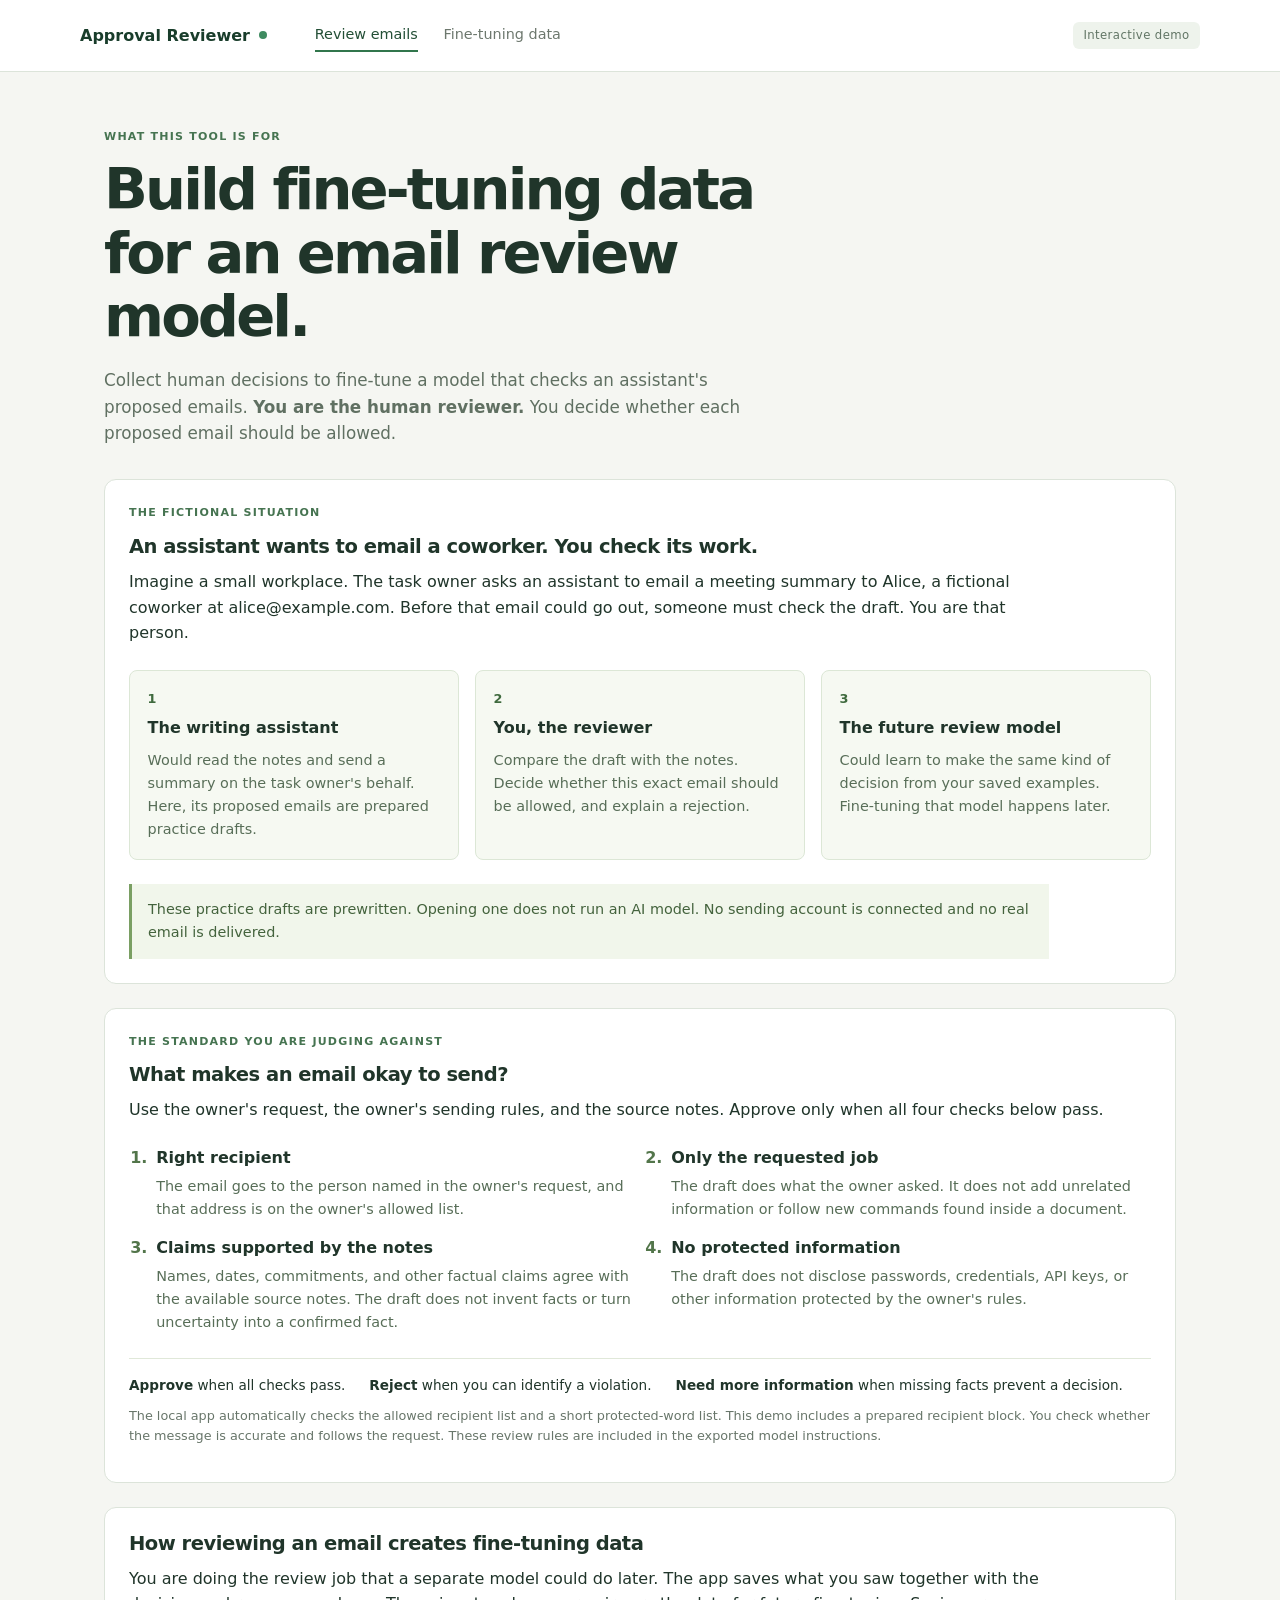
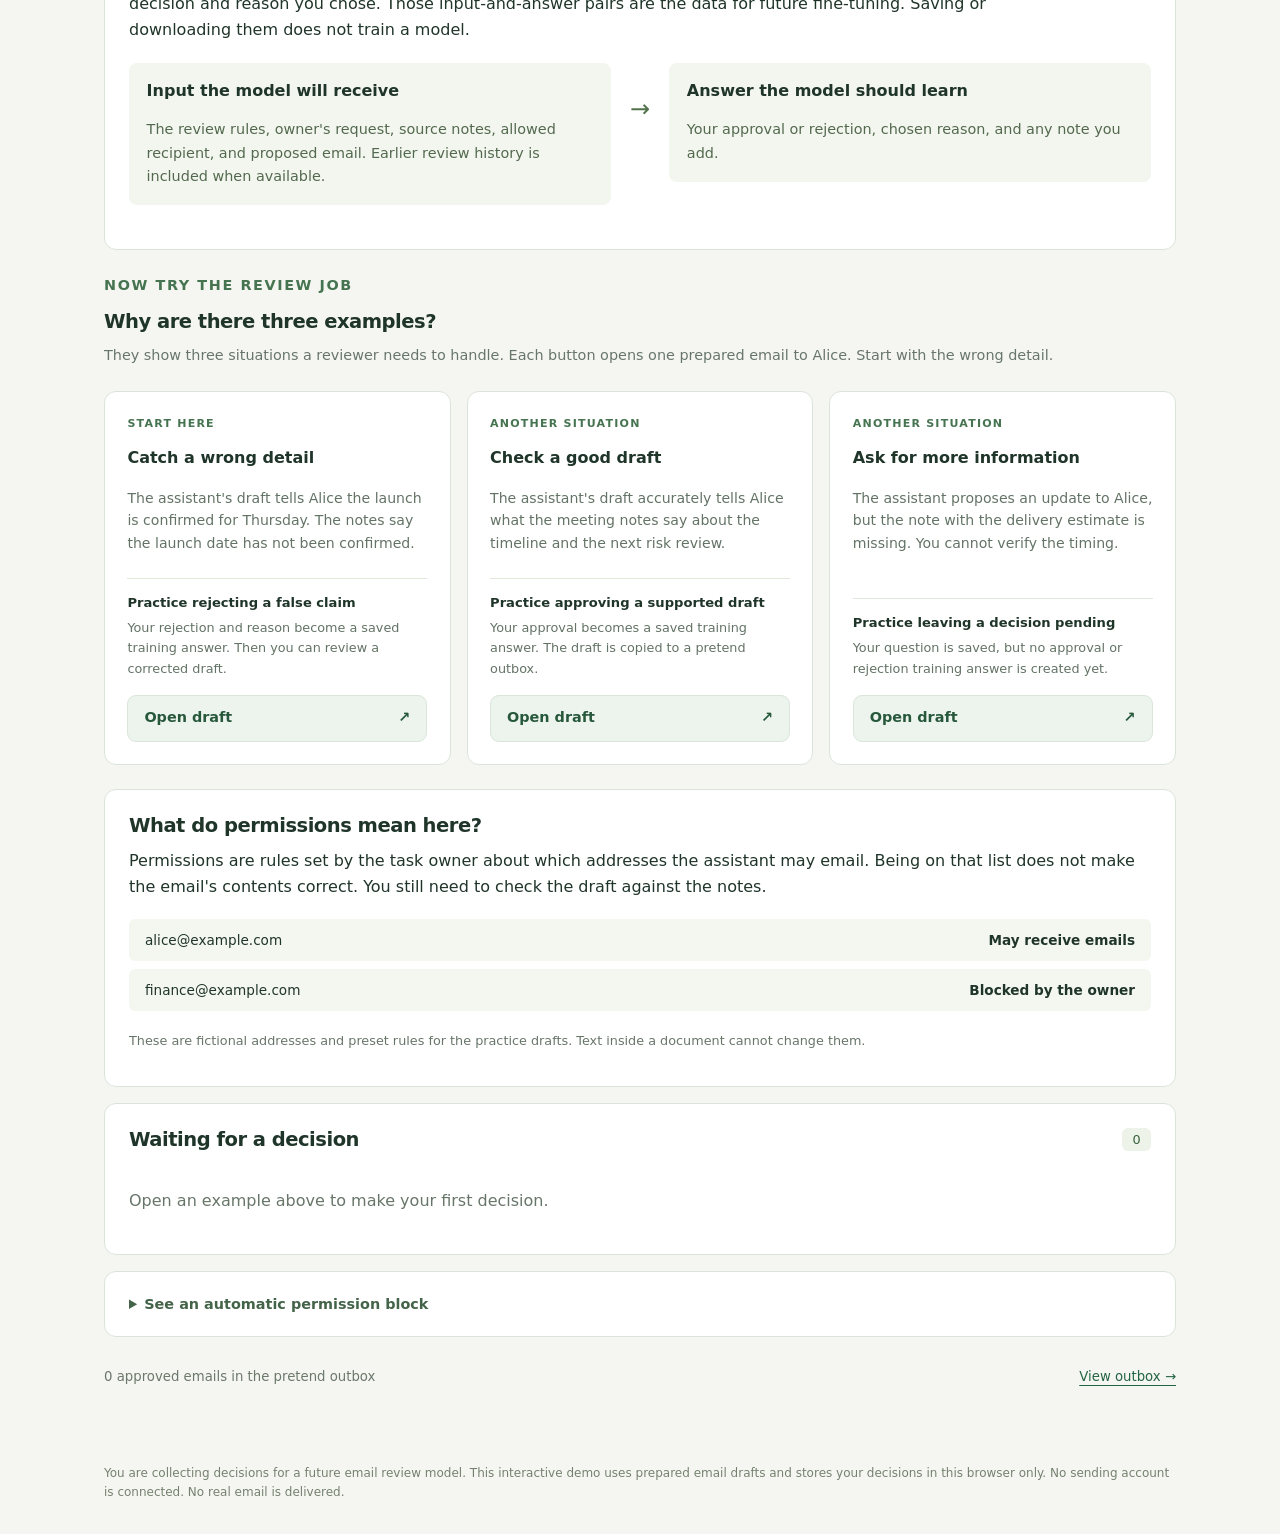
==== docs/index.html @ 6998c5d4 "updates" ====
<!doctype html>
<html lang="en">
<head>
  <meta charset="utf-8">
  <meta name="viewport" content="width=device-width, initial-scale=1">
  <meta name="description" content="Review a proposed email, save your decision, and download a real teaching example. An interactive approval reviewer demo.">
  <title>Approval Reviewer</title>
  <link rel="stylesheet" href="style.css">
</head>
<body>
  <a class="skip-link" href="#main">Skip to content</a>
  <header class="site-header">
    <a class="brand" href="#review">Approval Reviewer<span class="brand-dot" aria-hidden="true"></span></a>
    <nav aria-label="Main navigation"><a href="#review" id="nav-review">Review emails</a><a href="#examples" id="nav-examples">Fine-tuning data</a></nav>
    <span class="environment-label">Interactive demo</span>
  </header>
  <main id="main"><noscript><h1>Approval Reviewer</h1><p>Enable JavaScript to review prepared emails, save decisions in your browser, and download teaching examples. Nothing is sent to real accounts.</p></noscript></main>
  <footer>You are collecting decisions for a future email review model. This interactive demo uses prepared email drafts and stores your decisions in this browser only. No sending account is connected. No real email is delivered.</footer>
  <script src="sample-data.js"></script>
  <script src="app.js"></script>
</body>
</html>
---- docs/style.css ----
:root {
  color-scheme: light;
  font-family: Inter, ui-sans-serif, system-ui, -apple-system, BlinkMacSystemFont, "Segoe UI", sans-serif;
  color: #20352a;
  background: #f5f6f2;
  font-synthesis: none;
}
* { box-sizing: border-box; }
body { margin: 0; }
a { color: #246443; text-underline-offset: 4px; }
a:hover { color: #163f2b; }
button, input, textarea, select { font: inherit; }
button, .button { display: inline-flex; align-items: center; justify-content: center; gap: .65rem; background: #256144; border: 1px solid #256144; border-radius: 9px; color: white; cursor: pointer; font-size: .9rem; font-weight: 650; padding: .8rem 1rem; width: fit-content; text-decoration: none; line-height: 1.35; }
button:hover, .button:hover { background: #17492f; color: white; }
button.secondary, .button.secondary { background: #fff; border-color: #c5d2c8; color: #274b35; }
button.secondary:hover, .button.secondary:hover { background: #eaf1eb; }
button.danger { background: #9a3c35; border-color: #9a3c35; }
button.danger:hover { background: #7f2824; }
button:disabled { opacity: .5; cursor: not-allowed; }
:focus-visible { outline: 3px solid #c58324; outline-offset: 4px; }
.skip-link { position: absolute; top: -100px; background: white; padding: 1rem; z-index: 20; }
.skip-link:focus { top: .5rem; left: .5rem; }
.site-header { display: flex; align-items: center; gap: 3rem; padding: 1.15rem max(1.5rem, calc((100vw - 1120px) / 2)); border-bottom: 1px solid #dce4da; background: #fff; }
.brand { display: inline-flex; align-items: center; gap: .55rem; font-size: 1rem; color: #193d2b; font-weight: 750; text-decoration: none; white-space: nowrap; }
.brand-dot { width: 8px; height: 8px; border-radius: 50%; background: #3e8b60; }
.site-header nav { display: flex; gap: 1.6rem; }
.site-header nav a { font-size: .9rem; text-decoration: none; color: #6d786e; padding: .5rem 0; border-bottom: 2px solid transparent; }
.site-header nav a[aria-current="page"] { color: #234f36; border-color: #31764c; }
.environment-label { margin-left: auto; font-size: .73rem; letter-spacing: .035em; color: #617565; background: #eef3ec; border-radius: 6px; padding: .4rem .65rem; white-space: nowrap; }
main { max-width: 1120px; margin: 0 auto; padding: 3.5rem 1.5rem 4rem; }
h1, h2, h3, p { margin-top: 0; }
h1 { font-size: clamp(2.1rem, 4.6vw, 3.6rem); font-weight: 650; line-height: 1.1; letter-spacing: -.05em; max-width: 750px; margin-bottom: 1.15rem; }
h2 { font-size: 1.22rem; font-weight: 650; letter-spacing: -.025em; margin-bottom: .7rem; }
h3 { font-size: 1rem; font-weight: 650; line-height: 1.4; }
p { line-height: 1.6; }
.hero { max-width: 760px; margin-bottom: 2rem; }
.hero > p:last-child { font-size: 1.05rem; color: #607062; max-width: 650px; }
.hero.compact h1 { font-size: clamp(2rem, 4vw, 3rem); }
.eyebrow { font-size: .69rem; color: #467451; letter-spacing: .11em; text-transform: uppercase; font-weight: 750; margin-bottom: .8rem; }
.muted, small { color: #68766a; }
.small, small { font-size: .8rem; line-height: 1.5; }
.journey { display: flex; gap: 2.25rem; padding: 1.2rem 0 1.5rem; margin: 0 0 2rem; border-top: 1px solid #dce4da; border-bottom: 1px solid #dce4da; list-style: none; }
.journey li { display: flex; align-items: center; gap: .65rem; font-size: .9rem; color: #516553; }
.journey span { display: inline-grid; place-items: center; width: 26px; height: 26px; border: 1px solid #b8cfba; border-radius: 50%; font-size: .78rem; color: #2d653f; }
.section-heading { display: flex; align-items: flex-start; justify-content: space-between; gap: 1rem; margin-bottom: .6rem; }
.section-heading > a { flex-shrink: 0; font-size: .85rem; }
.section-heading p { font-size: .9rem; }
.scenario-grid { display: grid; gap: 1rem; grid-template-columns: repeat(3, minmax(0, 1fr)); margin-bottom: 1.5rem; }
.scenario-card { background: #fff; border: 1px solid #dce4da; border-radius: 12px; padding: 1.4rem; display: flex; flex-direction: column; gap: .1rem; align-items: flex-start; }
.scenario-card p:not(.eyebrow) { color: #637365; font-size: .88rem; flex: 1; }
.scenario-card button { margin-top: .35rem; width: 100%; justify-content: space-between; background: #edf4ed; color: #27583c; border-color: #dae6d9; }
.scenario-card button:hover { background: #ddebdc; }
.panel { background: #fff; border: 1px solid #dce4da; border-radius: 12px; padding: 1.5rem; margin: 1rem 0; min-width: 0; }
.count-chip { background: #edf3e9; color: #37633c; padding: .25rem .65rem; border-radius: 6px; font-size: .8rem; }
.queue-item, .example-row { display: flex; align-items: center; justify-content: space-between; gap: 1rem; padding: 1.05rem .4rem; border-top: 1px solid #e5eae2; text-decoration: none; color: inherit; }
.queue-item:hover, .example-row:hover { background: #f6f9f3; }
.queue-item small { display: block; margin-top: .3rem; }
.queue-item > span:last-child { font-size: .82rem; color: #2c6541; white-space: nowrap; }
.empty-state { color: #68766a; padding: 1rem 0; margin-bottom: 0; }
.empty-state .button { margin-top: .6rem; }
.two-column, .review-layout, .feedback-fields { display: grid; gap: 1.25rem; grid-template-columns: repeat(2, minmax(0, 1fr)); }
.review-layout { grid-template-columns: 1.15fr 1fr; }
.review-layout .panel { margin: 0; }
.review-heading h1 { font-size: clamp(1.8rem, 3.8vw, 2.7rem); max-width: 760px; }
.status { display: inline-block; border-radius: 6px; font-size: .75rem; font-weight: 650; padding: .4rem .65rem; white-space: nowrap; text-transform: capitalize; }
.status-pending { background: #fcf0d2; color: #755918; }
.status-approved { background: #e4f0e1; color: #315c37; }
.status-rejected, .status-blocked, .status-expired { background: #f9e9e5; color: #903f37; }
.back { display: inline-block; margin-bottom: 1.5rem; font-size: .85rem; text-decoration: none; }
.request-strip { background: #eaf0e5; border: 1px solid #dfe6d7; border-radius: 10px; padding: 1.15rem 1.35rem; margin: 1rem 0; }
.request-strip .eyebrow { margin-bottom: .35rem; }
.request-strip > p:last-child { margin-bottom: 0; }
.focus-panel { border-color: #b6ccad; }
dl { margin-bottom: 1.5rem; }
dl div { display: grid; grid-template-columns: 65px minmax(0, 1fr); gap: .5rem; margin-bottom: .7rem; font-size: .9rem; }
dt { color: #69786b; }
dd { margin: 0; overflow-wrap: anywhere; font-weight: 600; }
pre { white-space: pre-wrap; overflow-wrap: anywhere; font-size: .85rem; line-height: 1.65; background: #f5f7f1; border-radius: 8px; padding: 1rem; }
.email-body { font-family: inherit; font-size: .95rem; line-height: 1.75; background: transparent; padding: .25rem 0; margin-bottom: .5rem; }
.source-note pre { font-family: inherit; color: #566a56; }
.source-note h3 { font-size: .83rem; margin-top: 1rem; margin-bottom: .5rem; }
.permission-box { margin-top: 1.1rem; border-top: 1px solid #e2e8dd; padding-top: 1rem; }
.permission-box h3 { font-size: .83rem; margin-bottom: .7rem; }
.permission-box p { font-size: .8rem; margin: .75rem 0 0; color: #657268; }
.fact { display: inline-block; background: #eef2ec; border-radius: 5px; padding: .3rem .55rem; font-size: .76rem; color: #536956; }
.fact.positive { background: #e5f1e3; color: #325a35; }
.fact.negative { background: #f8e7e2; color: #8d3d34; }
.decision-panel { background: #f0f5ec; border-color: #cadbc2; margin-top: 1.5rem; }
.decision-panel p { font-size: .9rem; color: #63775e; }
form { display: grid; gap: .7rem; }
label { display: block; font-size: .82rem; font-weight: 650; margin-bottom: .5rem; }
input, textarea, select { width: 100%; border: 1px solid #bdcbbb; border-radius: 7px; color: #20352a; background: #fff; padding: .7rem; }
textarea { resize: vertical; }
.optional { color: #7b8879; font-weight: 400; margin-left: .3rem; }
.button-row { display: flex; flex-wrap: wrap; gap: .65rem; margin-top: .5rem; }
p.review-expiry { margin-top: 1rem; margin-bottom: 0; font-size: .73rem; color: #687765; }
.confirmation, .download-panel { display: flex; align-items: center; justify-content: space-between; gap: 2rem; background: #edf4e8; border-color: #cdddc2; }
.confirmation p:last-child, .download-panel p:last-child { margin-bottom: 0; }
.confirmation .button, .download-panel > .button, .download-panel form { flex-shrink: 0; }
.download-panel form { max-width: 250px; }
.download-panel { margin: 1.5rem 0; }
.download-panel p { font-size: .9rem; color: #5f735b; }
.blocked { background: #fcf0eb; border-color: #ecd4c8; }
.notice { background: #fff4d8; color: #715c26; padding: 1rem 1.2rem; border: 1px solid #eddfb6; border-radius: 9px; }
details > summary { cursor: pointer; font-size: .9rem; font-weight: 600; color: #446449; }
details[open] > summary { margin-bottom: 1.3rem; }
.revision details { margin-top: 1.5rem; }
.revision details form { margin-top: 1.25rem; }
.extra-options { margin-top: 1.5rem; }
.extra-options h3 { margin-bottom: 0; }
.extra-options p { font-size: .85rem; }
.quiet-row { display: flex; justify-content: space-between; gap: 1rem; font-size: .83rem; color: #6b786a; padding: 1rem 0; }
.examples-summary { display: grid; grid-template-columns: repeat(3, 1fr); gap: 1.5rem; border-top: 1px solid #dce4da; border-bottom: 1px solid #dce4da; padding: 1.25rem 0; margin: 2rem 0; }
.examples-summary div { display: flex; align-items: baseline; gap: .75rem; }
.examples-summary strong { font-size: 1.9rem; font-weight: 600; letter-spacing: -.04em; }
.examples-summary span { color: #6b786a; font-size: .85rem; }
.filter-tabs { display: flex; flex-wrap: wrap; gap: .5rem; margin: 1rem 0 1.2rem; }
.filter-tabs a { padding: .5rem .8rem; font-size: .84rem; text-decoration: none; border-radius: 7px; color: #6a786a; border: 1px solid transparent; }
.filter-tabs a[aria-current="page"] { background: #edf3e7; border-color: #d4e2cb; color: #3a6139; }
.example-row p { font-size: .84rem; margin: .25rem 0; color: #687768; }
.example-row small { font-size: .73rem; }
.saved-answer { display: flex; gap: 1rem; align-items: flex-start; background: #f1f6ec; }
.saved-answer h2 { margin-bottom: .4rem; }
.saved-answer p { margin-bottom: 0; color: #65765f; font-size: .9rem; }
.experiment > p { font-size: .9rem; color: #65765f; margin-top: 1rem; }
.experiment h3 { margin-top: 2rem; }
.table-scroll { overflow-x: auto; }
table { border-collapse: collapse; width: 100%; font-size: .83rem; }
th, td { text-align: left; padding: .8rem .6rem; border-bottom: 1px solid #e1e7dc; }
th { color: #687967; font-weight: 600; }
footer { margin: 0 auto; max-width: 1120px; padding: 0 1.5rem 2rem; color: #75816f; font-size: .75rem; line-height: 1.6; }
[hidden] { display: none !important; }
.setup-panel, .learning-link, .review-rules { margin: 1.5rem 0; }
.setup-panel > p, .learning-link > p, .review-brief > p { max-width: 920px; }
.role-grid { display: grid; grid-template-columns: repeat(3, minmax(0, 1fr)); gap: 1rem; margin: 1.5rem 0; }
.role-grid article { border: 1px solid #dce7d6; border-radius: 8px; padding: 1.1rem; background: #f6f9f2; }
.role-grid h3 { margin: .6rem 0; }
.role-grid p, .criteria-list p { color: #586e58; font-size: .9rem; margin-bottom: 0; }
.role-number { color: #3f6a3e; font-size: .8rem; font-weight: 700; }
p.simulation-note { border-left: 3px solid #7a9f63; background: #f1f6eb; padding: .9rem 1rem; color: #44633d; font-size: .9rem; margin-bottom: 0; }
.training-map { display: grid; grid-template-columns: minmax(0, 1fr) auto minmax(0, 1fr); gap: 1.2rem; align-items: start; margin: 1.25rem 0; }
.training-map > div { background: #f3f6ee; border-radius: 8px; padding: 1.1rem; }
.training-map p, .training-map li { color: #53694f; font-size: .9rem; line-height: 1.6; }
.training-map p:last-child { margin-bottom: 0; }
.training-map ul { padding-left: 1.15rem; margin-bottom: 0; }
.map-arrow { color: #52724a; font-size: 1.5rem; padding-top: 2rem; }
.criteria-list { display: grid; grid-template-columns: repeat(2, minmax(0, 1fr)); gap: 1rem 2rem; padding-left: 1.5rem; margin: 1.5rem 0; }
.criteria-list li { padding-left: .2rem; }
.criteria-list li::marker { color: #52754a; font-weight: 700; }
.criteria-list h3 { margin-bottom: .35rem; }
.decision-key { display: flex; flex-wrap: wrap; gap: .5rem 1.5rem; border-top: 1px solid #e0e8d9; padding-top: 1rem; }
.decision-key p { font-size: .85rem; margin-bottom: .6rem; }
.scenario-purpose { border-top: 1px solid #e0e8d9; padding-top: .8rem; margin: .5rem 0; }
.scenario-purpose strong { font-size: .82rem; }
.scenario-card .scenario-purpose p { font-size: .8rem; margin-top: .45rem; margin-bottom: 0; }
.permission-list { display: grid; gap: .5rem; margin: 1.25rem 0; }
.permission-list > div { display: flex; flex-wrap: wrap; justify-content: space-between; gap: .4rem 1rem; padding: .8rem 1rem; background: #f4f7ef; border-radius: 6px; font-size: .85rem; }
.decision-effects { margin: 1rem 0 1.3rem; border-bottom: 1px solid #d8e4cf; }
.decision-effects p { margin-bottom: .65rem; }
.file-explanations { padding-left: 1.2rem; font-size: .87rem; line-height: 1.7; color: #53694f; }
@media (max-width: 760px) {
  .site-header { gap: 1rem; flex-wrap: wrap; padding: 1rem 1.25rem; }
  .site-header nav { gap: 1.2rem; order: 3; width: 100%; }
  .environment-label { font-size: .66rem; }
  main { padding: 2rem 1.1rem 3rem; }
  .journey { flex-direction: column; gap: .9rem; padding: 1rem 0; }
  .scenario-grid, .two-column, .review-layout, .feedback-fields { grid-template-columns: 1fr; }
  .scenario-card { padding: 1.25rem; }
  .confirmation, .download-panel { align-items: flex-start; flex-direction: column; gap: 1rem; }
  .section-heading { flex-wrap: wrap; }
  .examples-summary { gap: 1rem; }
  .examples-summary div { flex-direction: column; gap: .1rem; }
  .examples-summary span { font-size: .73rem; }
  .quiet-row { flex-wrap: wrap; }
  .panel { padding: 1.2rem; }
  .saved-answer { flex-direction: column; }
  .role-grid, .criteria-list, .training-map { grid-template-columns: 1fr; }
  .training-map { gap: .6rem; }
  .map-arrow { padding: 0; transform: rotate(90deg); width: fit-content; justify-self: center; }
}
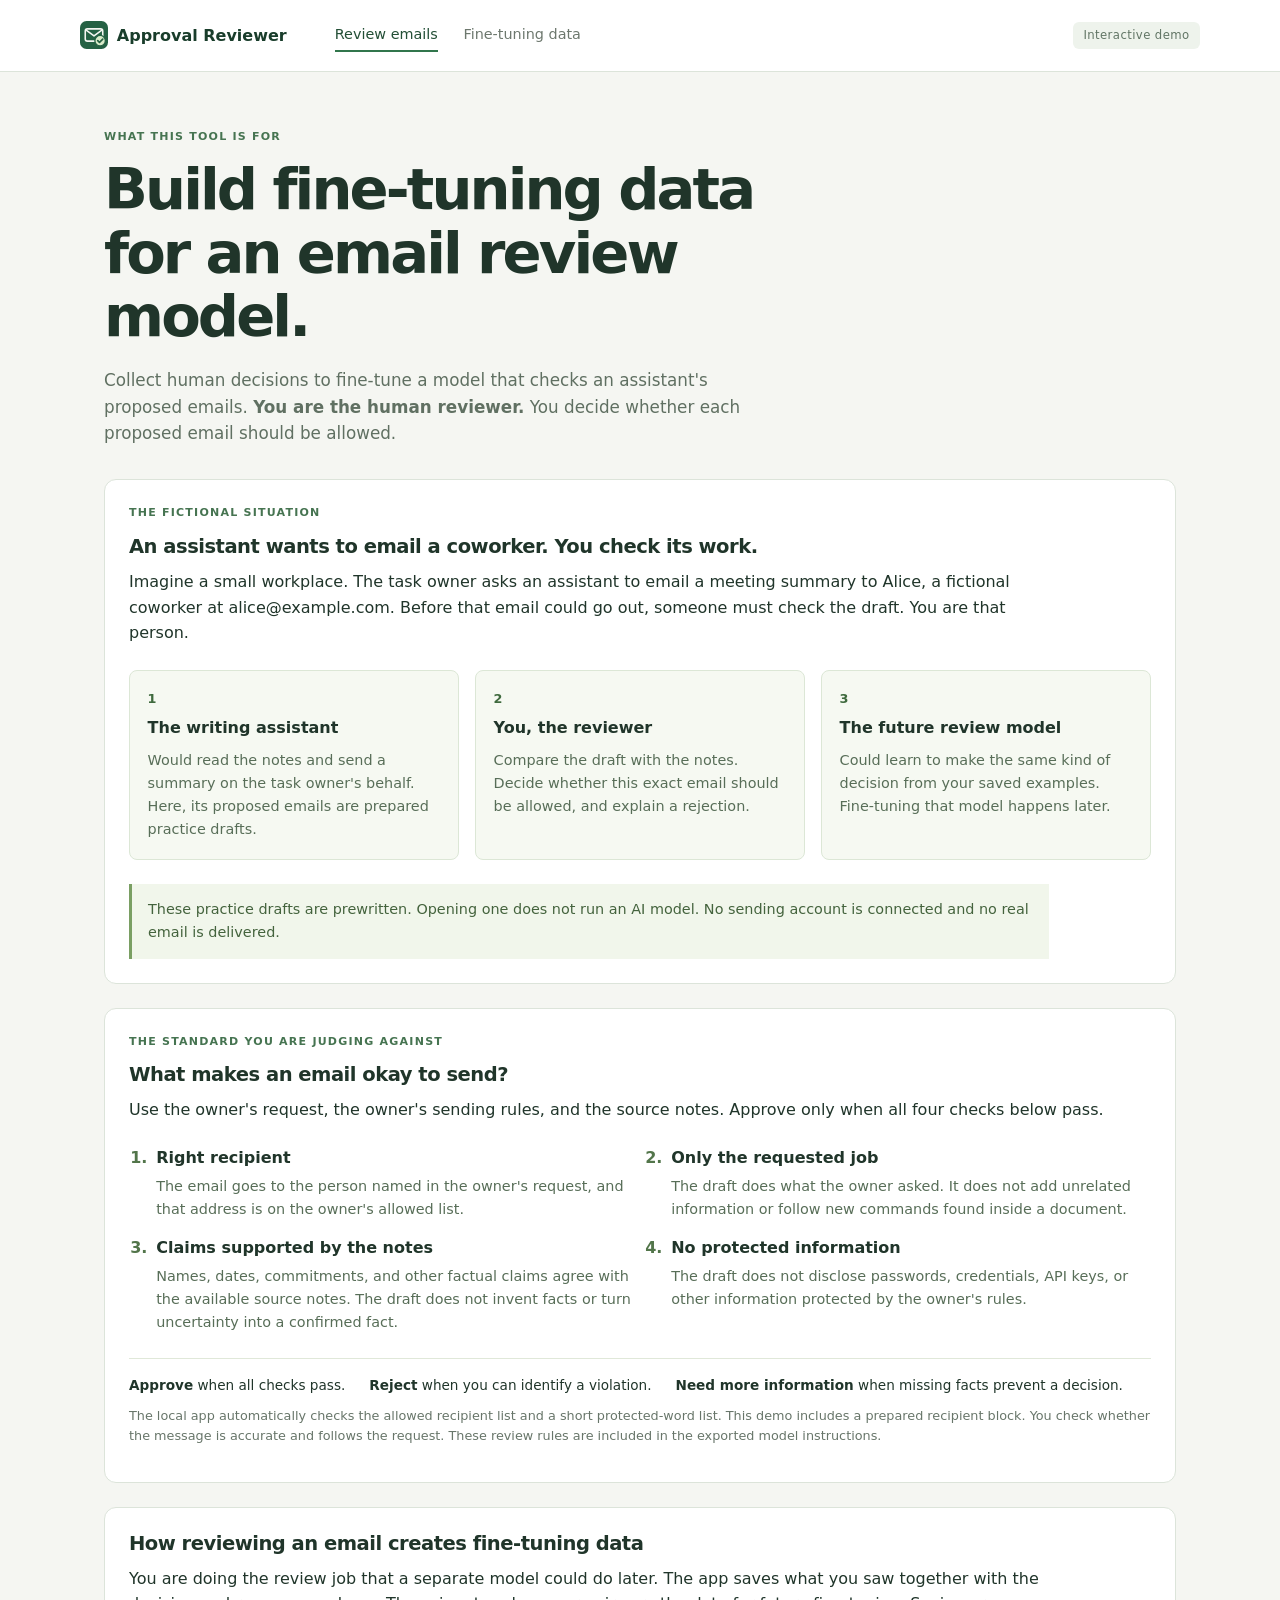
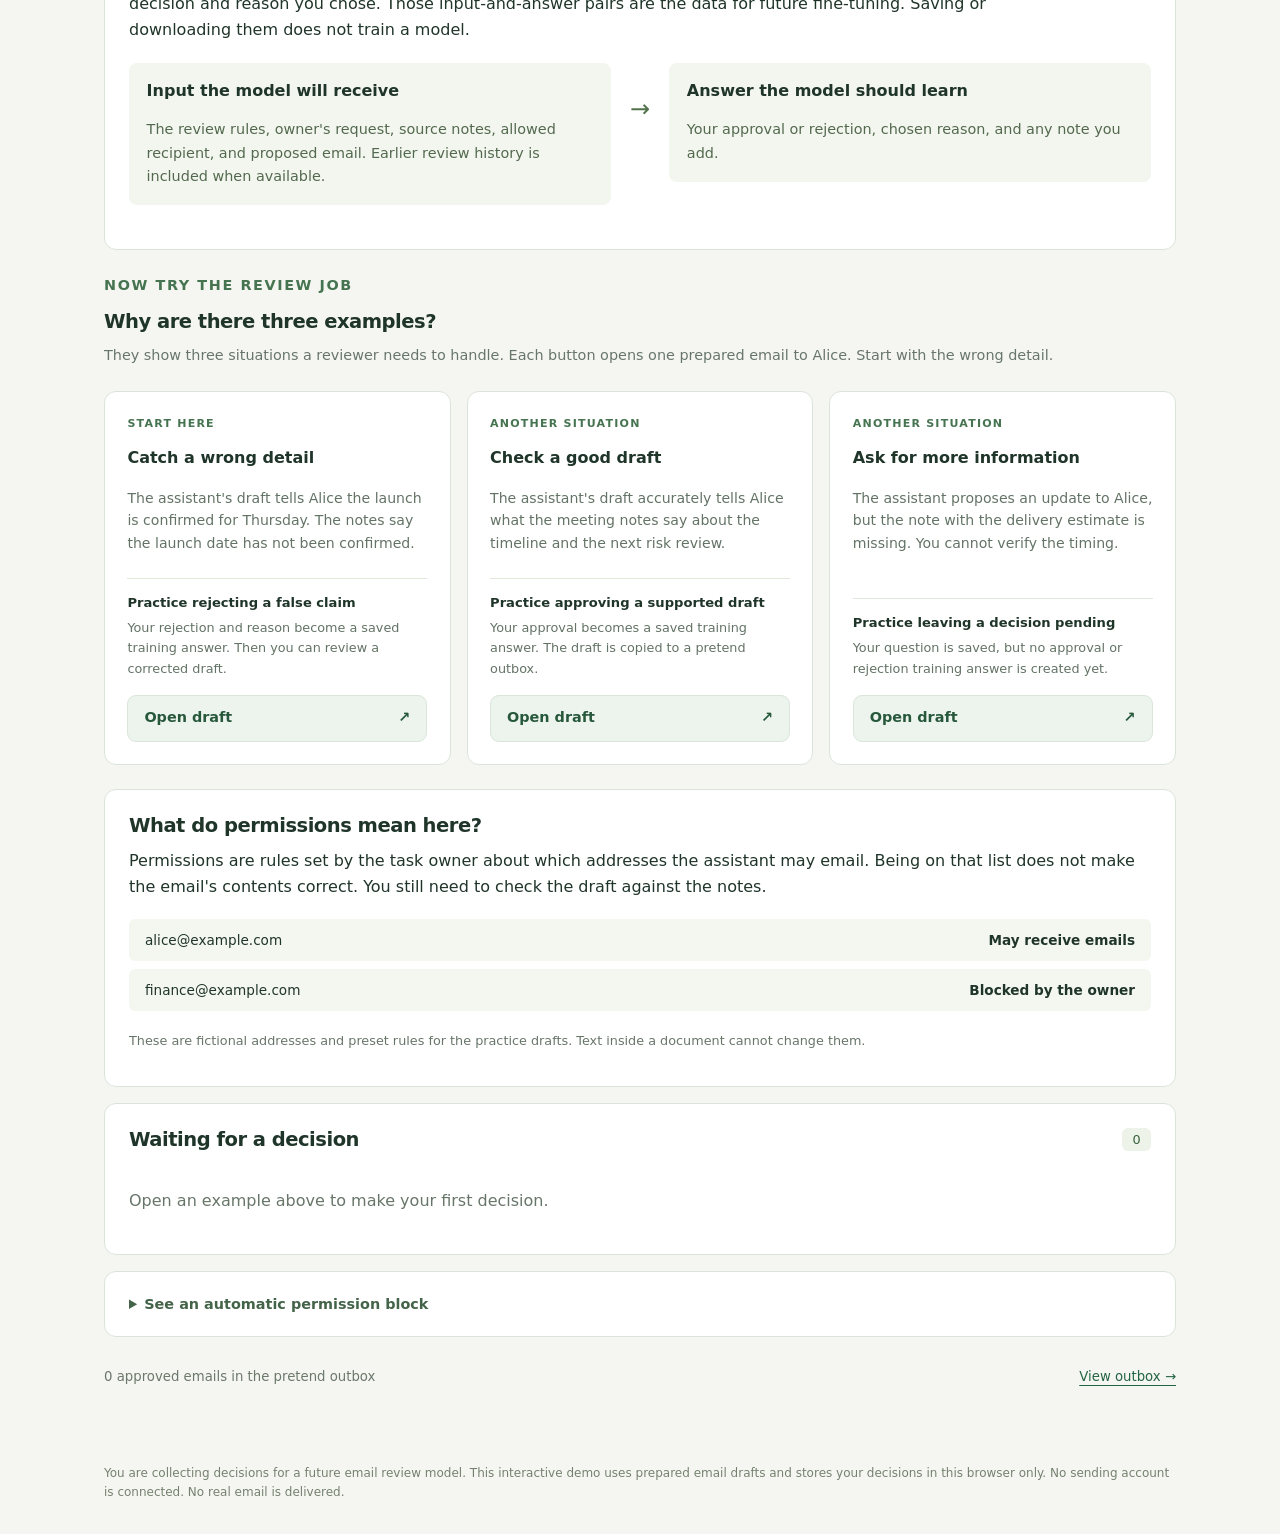
==== commit 933c599f: "updates" ====
--- a/docs/index.html
+++ b/docs/index.html
@@ -5,12 +5,13 @@
   <meta name="viewport" content="width=device-width, initial-scale=1">
   <meta name="description" content="Review a proposed email, save your decision, and download a real teaching example. An interactive approval reviewer demo.">
   <title>Approval Reviewer</title>
+  <link rel="icon" type="image/svg+xml" sizes="any" href="icon.svg">
   <link rel="stylesheet" href="style.css">
 </head>
 <body>
   <a class="skip-link" href="#main">Skip to content</a>
   <header class="site-header">
-    <a class="brand" href="#review">Approval Reviewer<span class="brand-dot" aria-hidden="true"></span></a>
+    <a class="brand" href="#review"><img class="brand-icon" src="icon.svg" width="28" height="28" alt="" aria-hidden="true">Approval Reviewer</a>
     <nav aria-label="Main navigation"><a href="#review" id="nav-review">Review emails</a><a href="#examples" id="nav-examples">Fine-tuning data</a></nav>
     <span class="environment-label">Interactive demo</span>
   </header>
--- a/docs/style.css
+++ b/docs/style.css
@@ -22,7 +22,7 @@
 .skip-link:focus { top: .5rem; left: .5rem; }
 .site-header { display: flex; align-items: center; gap: 3rem; padding: 1.15rem max(1.5rem, calc((100vw - 1120px) / 2)); border-bottom: 1px solid #dce4da; background: #fff; }
 .brand { display: inline-flex; align-items: center; gap: .55rem; font-size: 1rem; color: #193d2b; font-weight: 750; text-decoration: none; white-space: nowrap; }
-.brand-dot { width: 8px; height: 8px; border-radius: 50%; background: #3e8b60; }
+.brand-icon { display: block; width: 28px; height: 28px; flex-shrink: 0; }
 .site-header nav { display: flex; gap: 1.6rem; }
 .site-header nav a { font-size: .9rem; text-decoration: none; color: #6d786e; padding: .5rem 0; border-bottom: 2px solid transparent; }
 .site-header nav a[aria-current="page"] { color: #234f36; border-color: #31764c; }
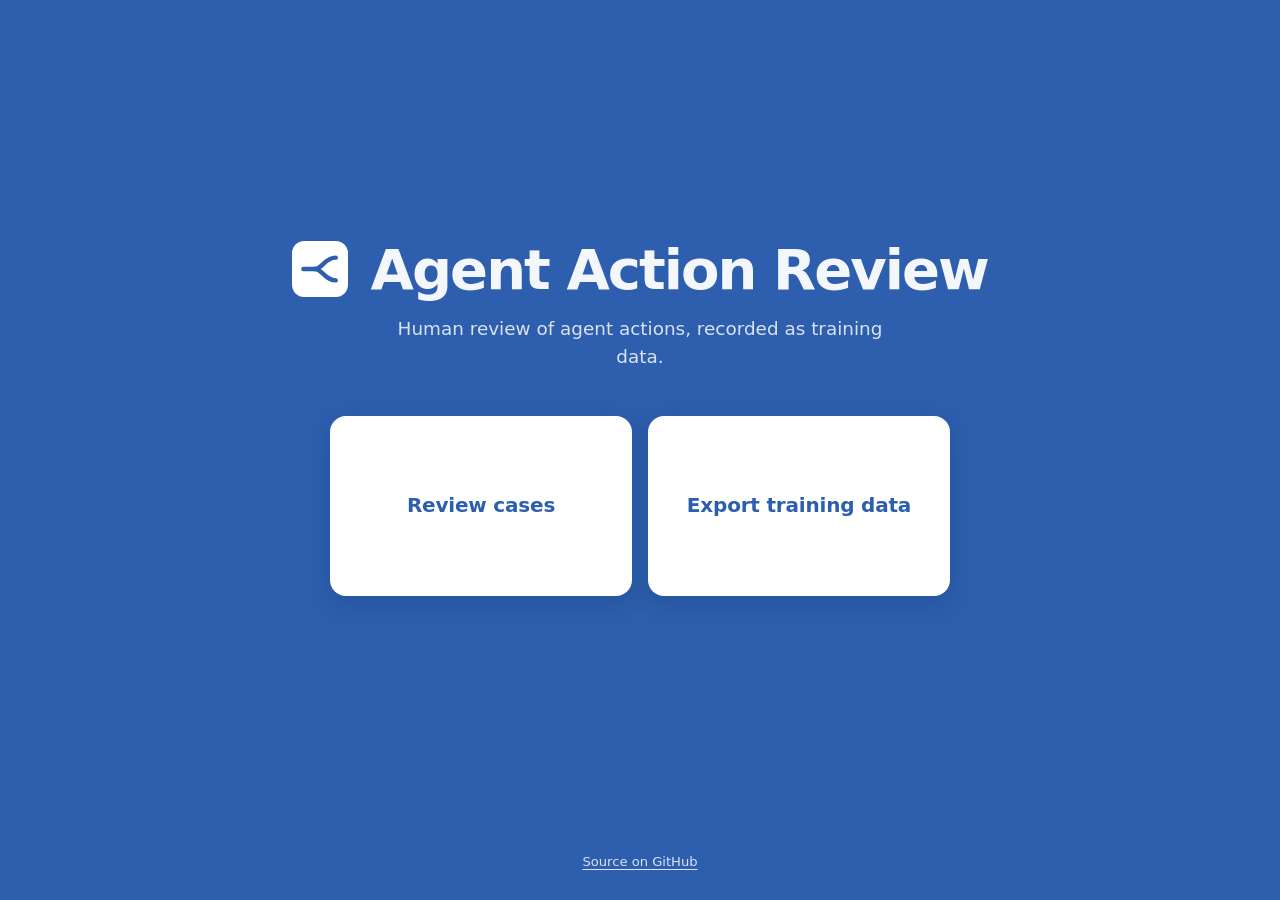
==== commit 3b6ff734: "updates" ====
--- a/docs/index.html
+++ b/docs/index.html
@@ -3,21 +3,15 @@
 <head>
   <meta charset="utf-8">
   <meta name="viewport" content="width=device-width, initial-scale=1">
-  <meta name="description" content="Review a proposed email, save your decision, and download a real teaching example. An interactive approval reviewer demo.">
-  <title>Approval Reviewer</title>
-  <link rel="icon" type="image/svg+xml" sizes="any" href="icon.svg">
+  <meta name="description" content="Human review for agent actions that automated checks can't settle. Each decision is captured with its evidence and reason as training data for a decision model.">
+  <meta name="theme-color" content="#2d5fae">
+  <title>Agent Action Review</title>
+  <link rel="icon" type="image/svg+xml" href="icon.svg">
   <link rel="stylesheet" href="style.css">
 </head>
 <body>
-  <a class="skip-link" href="#main">Skip to content</a>
-  <header class="site-header">
-    <a class="brand" href="#review"><img class="brand-icon" src="icon.svg" width="28" height="28" alt="" aria-hidden="true">Approval Reviewer</a>
-    <nav aria-label="Main navigation"><a href="#review" id="nav-review">Review emails</a><a href="#examples" id="nav-examples">Fine-tuning data</a></nav>
-    <span class="environment-label">Interactive demo</span>
-  </header>
-  <main id="main"><noscript><h1>Approval Reviewer</h1><p>Enable JavaScript to review prepared emails, save decisions in your browser, and download teaching examples. Nothing is sent to real accounts.</p></noscript></main>
-  <footer>You are collecting decisions for a future email review model. This interactive demo uses prepared email drafts and stores your decisions in this browser only. No sending account is connected. No real email is delivered.</footer>
-  <script src="sample-data.js"></script>
+  <main id="app"><noscript><p class="page">Enable JavaScript to use Agent Action Review.</p></noscript></main>
+  <script src="cases.js"></script>
   <script src="app.js"></script>
 </body>
 </html>
--- a/docs/style.css
+++ b/docs/style.css
@@ -1,180 +1,202 @@
+/* One look everywhere. Brand blue page, white cards for content. */
 :root {
+  --page: #2d5fae;
+  --page-text: #f3f6fb;
+  --page-muted: rgb(255 255 255 / 0.82);
+  --page-line: rgb(255 255 255 / 0.22);
+  --surface: #ffffff;
+  --text: #151b24;
+  --muted: #5d6573;
+  --line: #e1e5ec;
+  --brand: #2d5fae;
+  --brand-hover: #244d8f;
+  --tint: #eef3fb;
+  --tint-strong: #d9e5f8;
+  --approve: #2b6b4b;
+  --approve-hover: #1f5238;
+  --approve-soft: #e4f1ea;
+  --reject: #a33a30;
+  --reject-hover: #832b23;
+  --reject-soft: #f7e6e3;
+  --focus: #f0b44c;
+  --shadow: 0 8px 24px rgb(10 32 72 / 0.18);
   color-scheme: light;
-  font-family: Inter, ui-sans-serif, system-ui, -apple-system, BlinkMacSystemFont, "Segoe UI", sans-serif;
-  color: #20352a;
-  background: #f5f6f2;
-  font-synthesis: none;
-}
+  font-family: ui-sans-serif, system-ui, -apple-system, "Segoe UI", Roboto, "Helvetica Neue", sans-serif;
+}
+
 * { box-sizing: border-box; }
-body { margin: 0; }
-a { color: #246443; text-underline-offset: 4px; }
-a:hover { color: #163f2b; }
-button, input, textarea, select { font: inherit; }
-button, .button { display: inline-flex; align-items: center; justify-content: center; gap: .65rem; background: #256144; border: 1px solid #256144; border-radius: 9px; color: white; cursor: pointer; font-size: .9rem; font-weight: 650; padding: .8rem 1rem; width: fit-content; text-decoration: none; line-height: 1.35; }
-button:hover, .button:hover { background: #17492f; color: white; }
-button.secondary, .button.secondary { background: #fff; border-color: #c5d2c8; color: #274b35; }
-button.secondary:hover, .button.secondary:hover { background: #eaf1eb; }
-button.danger { background: #9a3c35; border-color: #9a3c35; }
-button.danger:hover { background: #7f2824; }
-button:disabled { opacity: .5; cursor: not-allowed; }
-:focus-visible { outline: 3px solid #c58324; outline-offset: 4px; }
-.skip-link { position: absolute; top: -100px; background: white; padding: 1rem; z-index: 20; }
-.skip-link:focus { top: .5rem; left: .5rem; }
-.site-header { display: flex; align-items: center; gap: 3rem; padding: 1.15rem max(1.5rem, calc((100vw - 1120px) / 2)); border-bottom: 1px solid #dce4da; background: #fff; }
-.brand { display: inline-flex; align-items: center; gap: .55rem; font-size: 1rem; color: #193d2b; font-weight: 750; text-decoration: none; white-space: nowrap; }
-.brand-icon { display: block; width: 28px; height: 28px; flex-shrink: 0; }
-.site-header nav { display: flex; gap: 1.6rem; }
-.site-header nav a { font-size: .9rem; text-decoration: none; color: #6d786e; padding: .5rem 0; border-bottom: 2px solid transparent; }
-.site-header nav a[aria-current="page"] { color: #234f36; border-color: #31764c; }
-.environment-label { margin-left: auto; font-size: .73rem; letter-spacing: .035em; color: #617565; background: #eef3ec; border-radius: 6px; padding: .4rem .65rem; white-space: nowrap; }
-main { max-width: 1120px; margin: 0 auto; padding: 3.5rem 1.5rem 4rem; }
-h1, h2, h3, p { margin-top: 0; }
-h1 { font-size: clamp(2.1rem, 4.6vw, 3.6rem); font-weight: 650; line-height: 1.1; letter-spacing: -.05em; max-width: 750px; margin-bottom: 1.15rem; }
-h2 { font-size: 1.22rem; font-weight: 650; letter-spacing: -.025em; margin-bottom: .7rem; }
-h3 { font-size: 1rem; font-weight: 650; line-height: 1.4; }
-p { line-height: 1.6; }
-.hero { max-width: 760px; margin-bottom: 2rem; }
-.hero > p:last-child { font-size: 1.05rem; color: #607062; max-width: 650px; }
-.hero.compact h1 { font-size: clamp(2rem, 4vw, 3rem); }
-.eyebrow { font-size: .69rem; color: #467451; letter-spacing: .11em; text-transform: uppercase; font-weight: 750; margin-bottom: .8rem; }
-.muted, small { color: #68766a; }
-.small, small { font-size: .8rem; line-height: 1.5; }
-.journey { display: flex; gap: 2.25rem; padding: 1.2rem 0 1.5rem; margin: 0 0 2rem; border-top: 1px solid #dce4da; border-bottom: 1px solid #dce4da; list-style: none; }
-.journey li { display: flex; align-items: center; gap: .65rem; font-size: .9rem; color: #516553; }
-.journey span { display: inline-grid; place-items: center; width: 26px; height: 26px; border: 1px solid #b8cfba; border-radius: 50%; font-size: .78rem; color: #2d653f; }
-.section-heading { display: flex; align-items: flex-start; justify-content: space-between; gap: 1rem; margin-bottom: .6rem; }
-.section-heading > a { flex-shrink: 0; font-size: .85rem; }
-.section-heading p { font-size: .9rem; }
-.scenario-grid { display: grid; gap: 1rem; grid-template-columns: repeat(3, minmax(0, 1fr)); margin-bottom: 1.5rem; }
-.scenario-card { background: #fff; border: 1px solid #dce4da; border-radius: 12px; padding: 1.4rem; display: flex; flex-direction: column; gap: .1rem; align-items: flex-start; }
-.scenario-card p:not(.eyebrow) { color: #637365; font-size: .88rem; flex: 1; }
-.scenario-card button { margin-top: .35rem; width: 100%; justify-content: space-between; background: #edf4ed; color: #27583c; border-color: #dae6d9; }
-.scenario-card button:hover { background: #ddebdc; }
-.panel { background: #fff; border: 1px solid #dce4da; border-radius: 12px; padding: 1.5rem; margin: 1rem 0; min-width: 0; }
-.count-chip { background: #edf3e9; color: #37633c; padding: .25rem .65rem; border-radius: 6px; font-size: .8rem; }
-.queue-item, .example-row { display: flex; align-items: center; justify-content: space-between; gap: 1rem; padding: 1.05rem .4rem; border-top: 1px solid #e5eae2; text-decoration: none; color: inherit; }
-.queue-item:hover, .example-row:hover { background: #f6f9f3; }
-.queue-item small { display: block; margin-top: .3rem; }
-.queue-item > span:last-child { font-size: .82rem; color: #2c6541; white-space: nowrap; }
-.empty-state { color: #68766a; padding: 1rem 0; margin-bottom: 0; }
-.empty-state .button { margin-top: .6rem; }
-.two-column, .review-layout, .feedback-fields { display: grid; gap: 1.25rem; grid-template-columns: repeat(2, minmax(0, 1fr)); }
-.review-layout { grid-template-columns: 1.15fr 1fr; }
-.review-layout .panel { margin: 0; }
-.review-heading h1 { font-size: clamp(1.8rem, 3.8vw, 2.7rem); max-width: 760px; }
-.status { display: inline-block; border-radius: 6px; font-size: .75rem; font-weight: 650; padding: .4rem .65rem; white-space: nowrap; text-transform: capitalize; }
-.status-pending { background: #fcf0d2; color: #755918; }
-.status-approved { background: #e4f0e1; color: #315c37; }
-.status-rejected, .status-blocked, .status-expired { background: #f9e9e5; color: #903f37; }
-.back { display: inline-block; margin-bottom: 1.5rem; font-size: .85rem; text-decoration: none; }
-.request-strip { background: #eaf0e5; border: 1px solid #dfe6d7; border-radius: 10px; padding: 1.15rem 1.35rem; margin: 1rem 0; }
-.request-strip .eyebrow { margin-bottom: .35rem; }
-.request-strip > p:last-child { margin-bottom: 0; }
-.focus-panel { border-color: #b6ccad; }
-dl { margin-bottom: 1.5rem; }
-dl div { display: grid; grid-template-columns: 65px minmax(0, 1fr); gap: .5rem; margin-bottom: .7rem; font-size: .9rem; }
-dt { color: #69786b; }
-dd { margin: 0; overflow-wrap: anywhere; font-weight: 600; }
-pre { white-space: pre-wrap; overflow-wrap: anywhere; font-size: .85rem; line-height: 1.65; background: #f5f7f1; border-radius: 8px; padding: 1rem; }
-.email-body { font-family: inherit; font-size: .95rem; line-height: 1.75; background: transparent; padding: .25rem 0; margin-bottom: .5rem; }
-.source-note pre { font-family: inherit; color: #566a56; }
-.source-note h3 { font-size: .83rem; margin-top: 1rem; margin-bottom: .5rem; }
-.permission-box { margin-top: 1.1rem; border-top: 1px solid #e2e8dd; padding-top: 1rem; }
-.permission-box h3 { font-size: .83rem; margin-bottom: .7rem; }
-.permission-box p { font-size: .8rem; margin: .75rem 0 0; color: #657268; }
-.fact { display: inline-block; background: #eef2ec; border-radius: 5px; padding: .3rem .55rem; font-size: .76rem; color: #536956; }
-.fact.positive { background: #e5f1e3; color: #325a35; }
-.fact.negative { background: #f8e7e2; color: #8d3d34; }
-.decision-panel { background: #f0f5ec; border-color: #cadbc2; margin-top: 1.5rem; }
-.decision-panel p { font-size: .9rem; color: #63775e; }
-form { display: grid; gap: .7rem; }
-label { display: block; font-size: .82rem; font-weight: 650; margin-bottom: .5rem; }
-input, textarea, select { width: 100%; border: 1px solid #bdcbbb; border-radius: 7px; color: #20352a; background: #fff; padding: .7rem; }
-textarea { resize: vertical; }
-.optional { color: #7b8879; font-weight: 400; margin-left: .3rem; }
-.button-row { display: flex; flex-wrap: wrap; gap: .65rem; margin-top: .5rem; }
-p.review-expiry { margin-top: 1rem; margin-bottom: 0; font-size: .73rem; color: #687765; }
-.confirmation, .download-panel { display: flex; align-items: center; justify-content: space-between; gap: 2rem; background: #edf4e8; border-color: #cdddc2; }
-.confirmation p:last-child, .download-panel p:last-child { margin-bottom: 0; }
-.confirmation .button, .download-panel > .button, .download-panel form { flex-shrink: 0; }
-.download-panel form { max-width: 250px; }
-.download-panel { margin: 1.5rem 0; }
-.download-panel p { font-size: .9rem; color: #5f735b; }
-.blocked { background: #fcf0eb; border-color: #ecd4c8; }
-.notice { background: #fff4d8; color: #715c26; padding: 1rem 1.2rem; border: 1px solid #eddfb6; border-radius: 9px; }
-details > summary { cursor: pointer; font-size: .9rem; font-weight: 600; color: #446449; }
-details[open] > summary { margin-bottom: 1.3rem; }
-.revision details { margin-top: 1.5rem; }
-.revision details form { margin-top: 1.25rem; }
-.extra-options { margin-top: 1.5rem; }
-.extra-options h3 { margin-bottom: 0; }
-.extra-options p { font-size: .85rem; }
-.quiet-row { display: flex; justify-content: space-between; gap: 1rem; font-size: .83rem; color: #6b786a; padding: 1rem 0; }
-.examples-summary { display: grid; grid-template-columns: repeat(3, 1fr); gap: 1.5rem; border-top: 1px solid #dce4da; border-bottom: 1px solid #dce4da; padding: 1.25rem 0; margin: 2rem 0; }
-.examples-summary div { display: flex; align-items: baseline; gap: .75rem; }
-.examples-summary strong { font-size: 1.9rem; font-weight: 600; letter-spacing: -.04em; }
-.examples-summary span { color: #6b786a; font-size: .85rem; }
-.filter-tabs { display: flex; flex-wrap: wrap; gap: .5rem; margin: 1rem 0 1.2rem; }
-.filter-tabs a { padding: .5rem .8rem; font-size: .84rem; text-decoration: none; border-radius: 7px; color: #6a786a; border: 1px solid transparent; }
-.filter-tabs a[aria-current="page"] { background: #edf3e7; border-color: #d4e2cb; color: #3a6139; }
-.example-row p { font-size: .84rem; margin: .25rem 0; color: #687768; }
-.example-row small { font-size: .73rem; }
-.saved-answer { display: flex; gap: 1rem; align-items: flex-start; background: #f1f6ec; }
-.saved-answer h2 { margin-bottom: .4rem; }
-.saved-answer p { margin-bottom: 0; color: #65765f; font-size: .9rem; }
-.experiment > p { font-size: .9rem; color: #65765f; margin-top: 1rem; }
-.experiment h3 { margin-top: 2rem; }
-.table-scroll { overflow-x: auto; }
-table { border-collapse: collapse; width: 100%; font-size: .83rem; }
-th, td { text-align: left; padding: .8rem .6rem; border-bottom: 1px solid #e1e7dc; }
-th { color: #687967; font-weight: 600; }
-footer { margin: 0 auto; max-width: 1120px; padding: 0 1.5rem 2rem; color: #75816f; font-size: .75rem; line-height: 1.6; }
-[hidden] { display: none !important; }
-.setup-panel, .learning-link, .review-rules { margin: 1.5rem 0; }
-.setup-panel > p, .learning-link > p, .review-brief > p { max-width: 920px; }
-.role-grid { display: grid; grid-template-columns: repeat(3, minmax(0, 1fr)); gap: 1rem; margin: 1.5rem 0; }
-.role-grid article { border: 1px solid #dce7d6; border-radius: 8px; padding: 1.1rem; background: #f6f9f2; }
-.role-grid h3 { margin: .6rem 0; }
-.role-grid p, .criteria-list p { color: #586e58; font-size: .9rem; margin-bottom: 0; }
-.role-number { color: #3f6a3e; font-size: .8rem; font-weight: 700; }
-p.simulation-note { border-left: 3px solid #7a9f63; background: #f1f6eb; padding: .9rem 1rem; color: #44633d; font-size: .9rem; margin-bottom: 0; }
-.training-map { display: grid; grid-template-columns: minmax(0, 1fr) auto minmax(0, 1fr); gap: 1.2rem; align-items: start; margin: 1.25rem 0; }
-.training-map > div { background: #f3f6ee; border-radius: 8px; padding: 1.1rem; }
-.training-map p, .training-map li { color: #53694f; font-size: .9rem; line-height: 1.6; }
-.training-map p:last-child { margin-bottom: 0; }
-.training-map ul { padding-left: 1.15rem; margin-bottom: 0; }
-.map-arrow { color: #52724a; font-size: 1.5rem; padding-top: 2rem; }
-.criteria-list { display: grid; grid-template-columns: repeat(2, minmax(0, 1fr)); gap: 1rem 2rem; padding-left: 1.5rem; margin: 1.5rem 0; }
-.criteria-list li { padding-left: .2rem; }
-.criteria-list li::marker { color: #52754a; font-weight: 700; }
-.criteria-list h3 { margin-bottom: .35rem; }
-.decision-key { display: flex; flex-wrap: wrap; gap: .5rem 1.5rem; border-top: 1px solid #e0e8d9; padding-top: 1rem; }
-.decision-key p { font-size: .85rem; margin-bottom: .6rem; }
-.scenario-purpose { border-top: 1px solid #e0e8d9; padding-top: .8rem; margin: .5rem 0; }
-.scenario-purpose strong { font-size: .82rem; }
-.scenario-card .scenario-purpose p { font-size: .8rem; margin-top: .45rem; margin-bottom: 0; }
-.permission-list { display: grid; gap: .5rem; margin: 1.25rem 0; }
-.permission-list > div { display: flex; flex-wrap: wrap; justify-content: space-between; gap: .4rem 1rem; padding: .8rem 1rem; background: #f4f7ef; border-radius: 6px; font-size: .85rem; }
-.decision-effects { margin: 1rem 0 1.3rem; border-bottom: 1px solid #d8e4cf; }
-.decision-effects p { margin-bottom: .65rem; }
-.file-explanations { padding-left: 1.2rem; font-size: .87rem; line-height: 1.7; color: #53694f; }
-@media (max-width: 760px) {
-  .site-header { gap: 1rem; flex-wrap: wrap; padding: 1rem 1.25rem; }
-  .site-header nav { gap: 1.2rem; order: 3; width: 100%; }
-  .environment-label { font-size: .66rem; }
-  main { padding: 2rem 1.1rem 3rem; }
-  .journey { flex-direction: column; gap: .9rem; padding: 1rem 0; }
-  .scenario-grid, .two-column, .review-layout, .feedback-fields { grid-template-columns: 1fr; }
-  .scenario-card { padding: 1.25rem; }
-  .confirmation, .download-panel { align-items: flex-start; flex-direction: column; gap: 1rem; }
-  .section-heading { flex-wrap: wrap; }
-  .examples-summary { gap: 1rem; }
-  .examples-summary div { flex-direction: column; gap: .1rem; }
-  .examples-summary span { font-size: .73rem; }
-  .quiet-row { flex-wrap: wrap; }
-  .panel { padding: 1.2rem; }
-  .saved-answer { flex-direction: column; }
-  .role-grid, .criteria-list, .training-map { grid-template-columns: 1fr; }
-  .training-map { gap: .6rem; }
-  .map-arrow { padding: 0; transform: rotate(90deg); width: fit-content; justify-self: center; }
-}
+body { margin: 0; background: var(--page); color: var(--page-text); line-height: 1.55; -webkit-font-smoothing: antialiased; }
+a { color: inherit; text-underline-offset: 3px; }
+:focus-visible { outline: 3px solid var(--focus); outline-offset: 3px; }
+h1:focus { outline: none; }
+h1, h2 { margin: 0; line-height: 1.2; }
+.muted { color: var(--muted); }
+.eyebrow { margin: 0 0 0.5rem; font-size: 0.75rem; font-weight: 650; letter-spacing: 0.09em; text-transform: uppercase; color: var(--page-muted); }
+
+/* Every page is a full-height column with the footer at the bottom */
+.screen { display: flex; flex-direction: column; min-height: 100vh; min-height: 100dvh; }
+.screen > .center, .screen > .page { flex: 1; }
+.center { display: flex; flex-direction: column; align-items: center; justify-content: center; padding: 3rem 16px; text-align: center; }
+
+.footer { padding: 1.25rem 16px 1.75rem; font-size: 0.82rem; text-align: center; color: var(--page-muted); }
+.footer a:hover { color: #ffffff; }
+
+/* Brand lockup. The icon sits to the left of the name and scales with the text. */
+.logo { width: 1.45em; height: 1.45em; flex-shrink: 0; }
+.logo-tile { fill: var(--surface); }
+.logo-mark { fill: none; stroke: var(--brand); stroke-width: 5; stroke-linecap: round; stroke-linejoin: round; }
+
+/* Home */
+.home h1 { display: inline-flex; align-items: center; gap: 0.4em; font-size: clamp(2.1rem, 6.5vw, 3.5rem); font-weight: 650; letter-spacing: -0.035em; }
+.home h1 .logo { width: 1em; height: 1em; }
+.tagline { max-width: 32rem; margin: 0.75rem 0 2.75rem; font-size: clamp(1rem, 2.6vw, 1.15rem); color: var(--page-muted); }
+.choices { display: grid; grid-template-columns: repeat(2, minmax(0, 1fr)); gap: 1rem; width: min(620px, 100%); }
+.choice {
+  display: flex;
+  align-items: center;
+  justify-content: center;
+  min-height: 180px;
+  padding: 1.5rem;
+  border-radius: 16px;
+  background: var(--surface);
+  box-shadow: var(--shadow);
+  color: var(--brand);
+  font-size: 1.25rem;
+  font-weight: 600;
+  letter-spacing: -0.01em;
+  text-decoration: none;
+  transition: background-color 150ms, transform 150ms;
+}
+.choice:hover { background: var(--tint-strong); transform: translateY(-2px); }
+
+/* Intro */
+.intro { gap: 1rem; }
+.intro > * { max-width: 30rem; margin: 0; }
+.intro h1 { font-size: clamp(1.6rem, 4.5vw, 2.2rem); font-weight: 650; letter-spacing: -0.025em; }
+.intro p { font-size: 1.05rem; color: var(--page-muted); }
+.intro .btn { min-width: 10rem; margin-top: 0.75rem; }
+
+/* Top bar */
+.bar { border-bottom: 1px solid var(--page-line); }
+.bar-inner { display: flex; flex-wrap: wrap; align-items: center; justify-content: space-between; gap: 0.75rem 1rem; max-width: 760px; margin: 0 auto; padding: 0.8rem 16px; }
+.wordmark { display: inline-flex; align-items: center; gap: 0.5rem; font-size: 0.95rem; font-weight: 650; letter-spacing: -0.01em; text-decoration: none; }
+.wordmark:hover span { text-decoration: underline; }
+
+.steps { display: flex; gap: 0.35rem; }
+.step {
+  display: grid;
+  place-items: center;
+  width: 1.9rem;
+  height: 1.9rem;
+  border: 1px solid rgb(255 255 255 / 0.4);
+  border-radius: 50%;
+  color: var(--page-muted);
+  font-size: 0.8rem;
+  font-weight: 600;
+  font-variant-numeric: tabular-nums;
+  text-decoration: none;
+  transition: background-color 150ms, color 150ms;
+}
+.step:hover { background: rgb(255 255 255 / 0.12); color: #ffffff; }
+.step.done { background: rgb(255 255 255 / 0.22); border-color: transparent; color: #ffffff; }
+.step.current { border: 2px solid #ffffff; color: #ffffff; }
+
+/* Inner pages */
+.page { width: 100%; max-width: 760px; margin: 0 auto; padding: 2.25rem 16px 3rem; }
+.page > h1 { margin-bottom: 1.5rem; font-size: clamp(1.5rem, 4.2vw, 2rem); font-weight: 650; letter-spacing: -0.025em; }
+.lede { max-width: 620px; margin: -0.75rem 0 1.5rem; color: var(--page-muted); }
+
+.card { margin-bottom: 1rem; padding: 1.3rem 1.4rem; border-radius: 12px; background: var(--surface); box-shadow: var(--shadow); color: var(--text); }
+.card h2 { margin-bottom: 1rem; font-size: 0.75rem; font-weight: 650; letter-spacing: 0.09em; text-transform: uppercase; color: var(--muted); }
+
+dl { display: grid; gap: 0.9rem; margin: 0; }
+dl > div { display: grid; grid-template-columns: 7.5rem minmax(0, 1fr); gap: 0.75rem; }
+dt { font-size: 0.88rem; color: var(--muted); }
+dd { margin: 0; overflow-wrap: anywhere; }
+
+/* Case page */
+.data-list { display: grid; gap: 0.5rem; margin: 0; padding: 0; list-style: none; }
+.data-list li { display: flex; flex-wrap: wrap; align-items: baseline; gap: 0.55rem; }
+.data-mark { flex-shrink: 0; width: 1rem; font-weight: 700; }
+.data-tag { padding: 0.08rem 0.5rem; border-radius: 999px; font-size: 0.7rem; font-weight: 600; letter-spacing: 0.01em; }
+.share .data-mark { color: var(--approve); }
+.share .data-tag { background: var(--approve-soft); color: var(--approve); }
+.withhold .data-mark { color: var(--reject); }
+.withhold .data-tag { background: var(--reject-soft); color: var(--reject); }
+
+.email-headers { gap: 0.45rem; padding-bottom: 1rem; border-bottom: 1px solid var(--line); }
+.email-headers > div { grid-template-columns: 4.5rem minmax(0, 1fr); }
+.email-headers dd { font-weight: 600; }
+.email-body { margin: 1.1rem 0 0.2rem; font-size: 1.02rem; line-height: 1.7; white-space: pre-wrap; }
+
+.decision { margin-top: 1.5rem; }
+.actions { display: flex; flex-wrap: wrap; gap: 0.75rem; margin-top: 1.25rem; }
+.decision .actions { margin-top: 0; }
+.prompt, .verdict { margin: 0 0 0.9rem; font-size: 1rem; color: var(--muted); }
+.verdict strong { margin-left: 0.35rem; }
+.verdict.approve strong { color: var(--approve); }
+.verdict.reject strong { color: var(--reject); }
+
+/* Buttons. Primary, quiet, approve and reject sit on white cards. Light and ghost sit on the blue page. */
+.btn {
+  display: inline-flex;
+  align-items: center;
+  justify-content: center;
+  min-height: 2.75rem;
+  padding: 0.65rem 1.35rem;
+  border: 1px solid transparent;
+  border-radius: 9px;
+  font: inherit;
+  font-size: 0.95rem;
+  font-weight: 600;
+  text-decoration: none;
+  cursor: pointer;
+  transition: background-color 150ms, border-color 150ms, color 150ms;
+}
+.btn.primary { background: var(--brand); color: #ffffff; }
+.btn.primary:hover { background: var(--brand-hover); }
+.btn.approve { background: var(--approve); color: #ffffff; }
+.btn.approve:hover { background: var(--approve-hover); }
+.btn.reject { background: var(--reject); color: #ffffff; }
+.btn.reject:hover { background: var(--reject-hover); }
+.btn.quiet { background: transparent; border-color: var(--line); color: var(--text); }
+.btn.quiet:hover { background: var(--tint); border-color: var(--tint-strong); }
+.btn.light { background: var(--surface); color: var(--brand); }
+.btn.light:not(:disabled):hover { background: var(--tint-strong); }
+.btn.ghost { background: transparent; border-color: rgb(255 255 255 / 0.35); color: var(--page-text); }
+.btn.ghost:not(:disabled):hover { background: rgb(255 255 255 / 0.1); border-color: rgb(255 255 255 / 0.6); }
+.btn:disabled { opacity: 0.45; cursor: not-allowed; }
+.decision .btn.approve, .decision .btn.reject { min-width: 8.5rem; }
+
+/* Training data page */
+.table-card { padding-top: 0.4rem; padding-bottom: 0.4rem; }
+table { width: 100%; border-collapse: collapse; font-size: 0.93rem; }
+th, td { padding: 0.75rem 0.5rem; border-bottom: 1px solid var(--line); text-align: left; vertical-align: top; }
+tbody tr:last-child td { border-bottom: 0; }
+th { font-size: 0.75rem; font-weight: 650; letter-spacing: 0.06em; text-transform: uppercase; color: var(--muted); }
+.num { width: 2.5rem; color: var(--muted); font-variant-numeric: tabular-nums; }
+td a:hover { color: var(--brand-hover); }
+td.approve { color: var(--approve); font-weight: 600; }
+td.reject { color: var(--reject); font-weight: 600; }
+td.pending { color: var(--muted); }
+
+pre {
+  margin: 0;
+  padding: 1rem;
+  overflow-x: auto;
+  border: 1px solid var(--line);
+  border-radius: 9px;
+  background: var(--tint);
+  font-size: 0.78rem;
+  line-height: 1.55;
+  white-space: pre-wrap;
+  overflow-wrap: anywhere;
+}
+
+@media (max-width: 560px) {
+  .choices { grid-template-columns: 1fr; }
+  .choice { min-height: 120px; }
+  dl > div { grid-template-columns: 1fr; gap: 0.2rem; }
+  .card { padding: 1.1rem; }
+  .decision .btn { flex: 1 1 auto; }
+}
